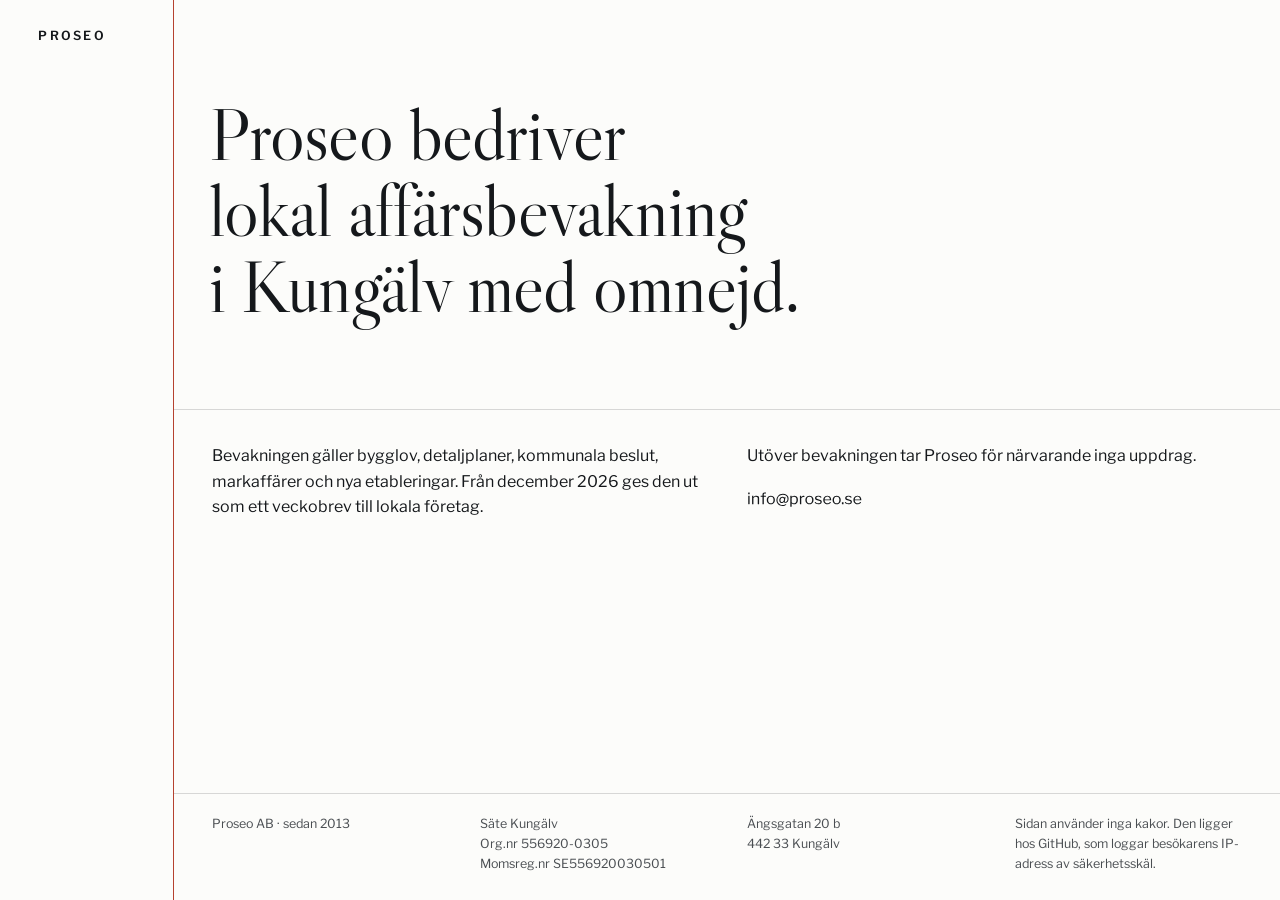
==== docs/index.html @ 94e5b7dd "Sajten enligt riktningen Register: startsida, felsida, typsnitt, ikon och tester" ====
<!doctype html>
<html lang="sv">
<head>
<meta charset="utf-8">
<meta name="viewport" content="width=device-width, initial-scale=1">
<meta http-equiv="Content-Security-Policy" content="default-src 'none'; style-src 'self'; img-src 'self'; font-src 'self'; base-uri 'none'; form-action 'none'">
<meta name="referrer" content="no-referrer">
<meta name="format-detection" content="telephone=no">
<title>Proseo – lokal affärsbevakning i Kungälv</title>
<meta name="description" content="Proseo bedriver lokal affärsbevakning i Kungälv med omnejd. Från december 2026 ges bevakningen ut som ett veckobrev till lokala företag.">
<link rel="canonical" href="https://www.proseo.se/">
<link rel="icon" href="favicon.ico" sizes="32x32">
<link rel="icon" href="assets/ikon.svg" type="image/svg+xml">
<link rel="apple-touch-icon" href="apple-touch-icon.png">
<link rel="preload" href="assets/fonts/libre-caslon-display-latin-400-normal.woff2" as="font" type="font/woff2" crossorigin>
<link rel="preload" href="assets/fonts/libre-franklin-latin-400-normal.woff2" as="font" type="font/woff2" crossorigin>
<link rel="stylesheet" href="assets/site.css">
</head>
<body>
<div class="page">
<p class="wordmark">Proseo</p>
<main>
<section class="statement">
<h1>Proseo bedriver <span class="nb">lokal affärsbevakning</span> <span class="nb">i Kungälv med omnejd.</span></h1>
</section>
<section class="about">
<p>Bevakningen gäller bygglov, detaljplaner, kommunala beslut, markaffärer och nya etableringar. Från december 2026 ges den ut som ett veckobrev till lokala företag.</p>
<div class="contact">
<p>Utöver bevakningen tar Proseo för närvarande inga uppdrag.</p>
<img class="mail" src="assets/epost.svg" width="715" height="121" alt="E-postadress till Proseo, visad som bild">
</div>
</section>
</main>
<footer class="facts">
<p>Proseo AB · sedan 2013</p>
<p><span class="nb">Säte Kungälv</span><br><span class="nb">Org.nr 556920-0305</span><br><span class="nb">Momsreg.nr SE556920030501</span></p>
<p><span class="nb">Ängsgatan 20 b</span><br><span class="nb">442 33 Kungälv</span></p>
<p>Sidan använder inga kakor. Den ligger hos GitHub, som loggar besökarens IP-adress av säkerhetsskäl.</p>
</footer>
</div>
</body>
</html>
---- docs/assets/site.css ----
/* proseo.se, utformning "Register". Inga skript och inga externa resurser. */

@font-face {
  font-family: "Libre Caslon Display";
  font-style: normal;
  font-weight: 400;
  font-display: swap;
  src: url("fonts/libre-caslon-display-latin-400-normal.woff2") format("woff2");
}

@font-face {
  font-family: "Libre Franklin";
  font-style: normal;
  font-weight: 400;
  font-display: swap;
  src: url("fonts/libre-franklin-latin-400-normal.woff2") format("woff2");
}

@font-face {
  font-family: "Libre Franklin";
  font-style: normal;
  font-weight: 600;
  font-display: swap;
  src: url("fonts/libre-franklin-latin-600-normal.woff2") format("woff2");
}

:root {
  --paper: #FCFCFA;
  --ink: #15181B;
  --ink-2: #4A4E52;
  --rule: rgba(21, 24, 27, 0.16);
  --red: #B5412F;
  --pad: clamp(18px, 3vw, 44px);
  --gap: clamp(24px, 3.2vw, 48px);
  --margin: 12px;
}

*,
*::before,
*::after {
  box-sizing: border-box;
}

html {
  -webkit-text-size-adjust: 100%;
  text-size-adjust: 100%;
  background: var(--paper);
}

body {
  margin: 0;
  background: var(--paper);
  color: var(--ink);
  font: 400 1rem/1.6 "Libre Franklin", "Helvetica Neue", Arial, sans-serif;
  -webkit-font-smoothing: antialiased;
}

::selection {
  background: var(--red);
  color: var(--paper);
}

/* Sidan: en smal marginal, en röd linje och själva bladet. */
.page {
  position: relative;
  display: flex;
  flex-direction: column;
  min-height: 100vh;
  min-height: 100svh;
  padding-left: calc(var(--margin) + 1px);
  background: linear-gradient(var(--red), var(--red)) var(--margin) 0 / 1px 100% no-repeat;
}

.wordmark {
  margin: 0;
  padding: 21px var(--pad) 20px;
  border-bottom: 1px solid var(--rule);
  font-size: 0.78125rem;
  font-weight: 600;
  line-height: 1;
  letter-spacing: 0.18em;
  text-transform: uppercase;
}

main {
  display: block;
}

.statement {
  padding: clamp(40px, 6.2vw, 92px) var(--pad) clamp(44px, 6.6vw, 96px);
  border-bottom: 1px solid var(--rule);
}

.statement h1 {
  margin: 0 0 0 -0.045em;
  max-width: 12.4em;
  font: 400 min(9.3vw, clamp(2.1875rem, 4.2vw + 1.1875rem, 5.125rem))/1.04 "Libre Caslon Display", "Libre Caslon Text", Georgia, serif;
  letter-spacing: -0.012em;
  text-rendering: optimizeLegibility;
}

.nb {
  white-space: nowrap;
}

.about {
  display: grid;
  gap: clamp(22px, 2.4vw, 34px) var(--gap);
  padding: clamp(26px, 2.6vw, 38px) var(--pad);
}

.about p {
  margin: 0;
  max-width: 31em;
  text-wrap: pretty;
}

.contact {
  display: flex;
  flex-direction: column;
  align-items: flex-start;
  gap: 20px;
}

.mail {
  display: block;
  width: auto;
  height: 1.212em;
  aspect-ratio: 714.8 / 121.2;
}

.facts {
  display: grid;
  gap: 14px var(--gap);
  margin-top: auto;
  padding: clamp(18px, 1.6vw, 24px) var(--pad) clamp(22px, 2vw, 30px);
  border-top: 1px solid var(--rule);
  color: var(--ink-2);
  font-size: 0.78125rem;
  line-height: 1.6;
  font-variant-numeric: tabular-nums lining-nums;
}

.facts p {
  margin: 0;
  text-wrap: pretty;
}

a {
  color: inherit;
  text-decoration: underline;
  text-decoration-color: var(--red);
  text-decoration-thickness: 1px;
  text-underline-offset: 0.22em;
}

a:hover {
  color: var(--red);
}

a:focus-visible {
  outline: 2px solid var(--red);
  outline-offset: 3px;
}

@media (min-width: 700px) {
  .about,
  .facts {
    grid-template-columns: repeat(2, minmax(0, 1fr));
  }
}

/* Breda skärmar: marginalen växer och ordmärket flyttar in i den. */
@media (min-width: 960px) {
  :root {
    --margin: clamp(150px, 13.5vw, 260px);
  }

  .wordmark {
    position: absolute;
    top: 30px;
    left: var(--pad);
    padding: 0;
    border-bottom: 0;
  }

  .statement {
    padding-top: clamp(92px, 7.6vw, 118px);
  }
}

@media (min-width: 1100px) {
  .facts {
    grid-template-columns: repeat(4, minmax(0, 1fr));
  }
}

@media print {
  .page {
    min-height: 0;
  }
}
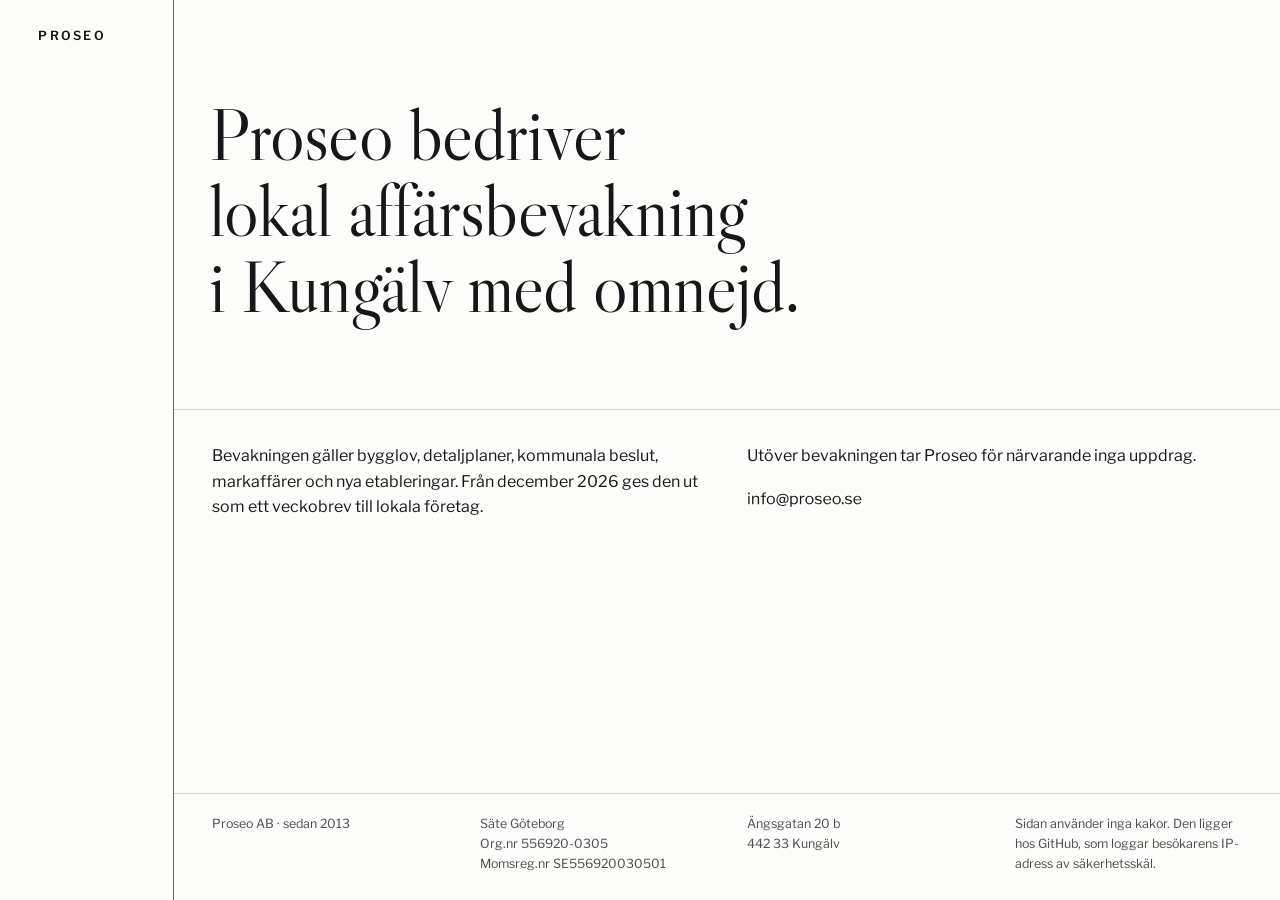
==== commit 47f65a46: "Säte Göteborg tills flytten till Kungälv är registrerad Bolagsordningen anger Göteborg. Sidfoten ska" ====
--- a/docs/index.html
+++ b/docs/index.html
@@ -33,7 +33,7 @@
 </main>
 <footer class="facts">
 <p>Proseo AB · sedan 2013</p>
-<p><span class="nb">Säte Kungälv</span><br><span class="nb">Org.nr 556920-0305</span><br><span class="nb">Momsreg.nr SE556920030501</span></p>
+<p><span class="nb">Säte Göteborg</span><br><span class="nb">Org.nr 556920-0305</span><br><span class="nb">Momsreg.nr SE556920030501</span></p>
 <p><span class="nb">Ängsgatan 20 b</span><br><span class="nb">442 33 Kungälv</span></p>
 <p>Sidan använder inga kakor. Den ligger hos GitHub, som loggar besökarens IP-adress av säkerhetsskäl.</p>
 </footer>
